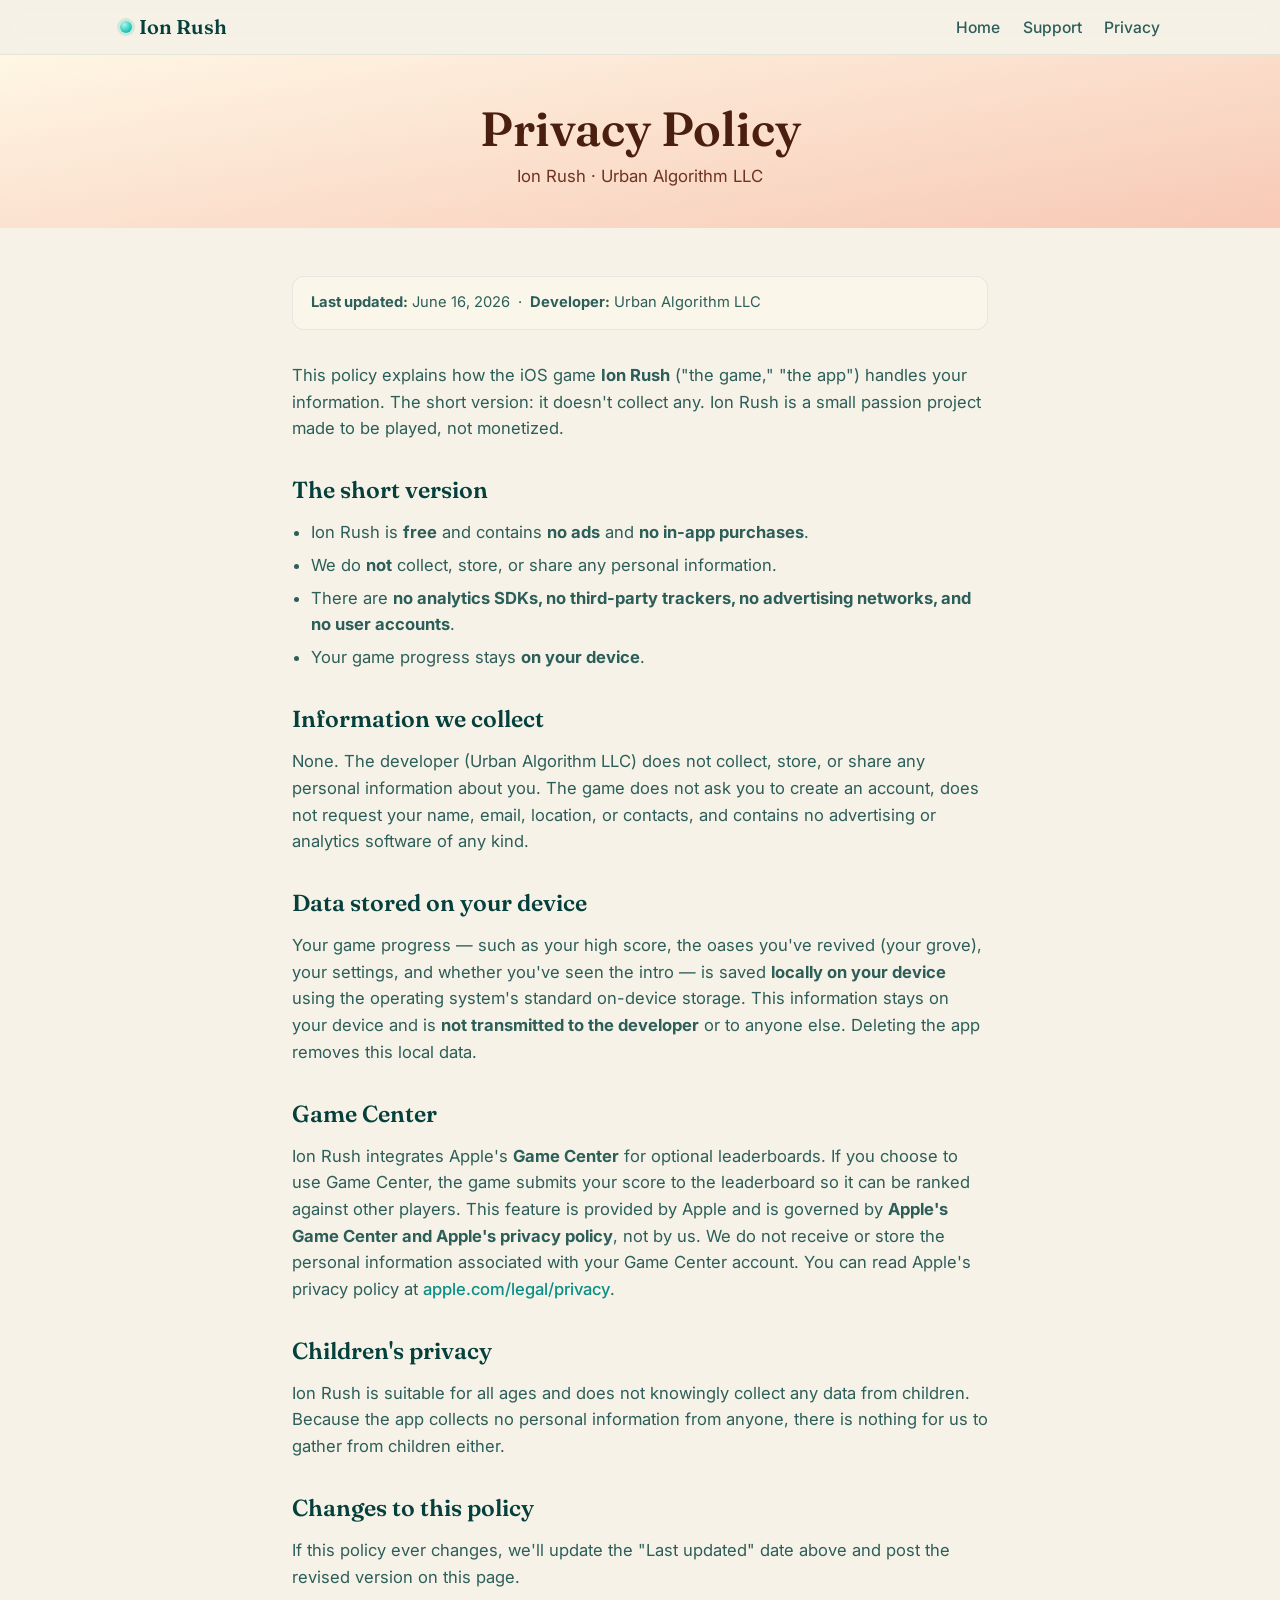
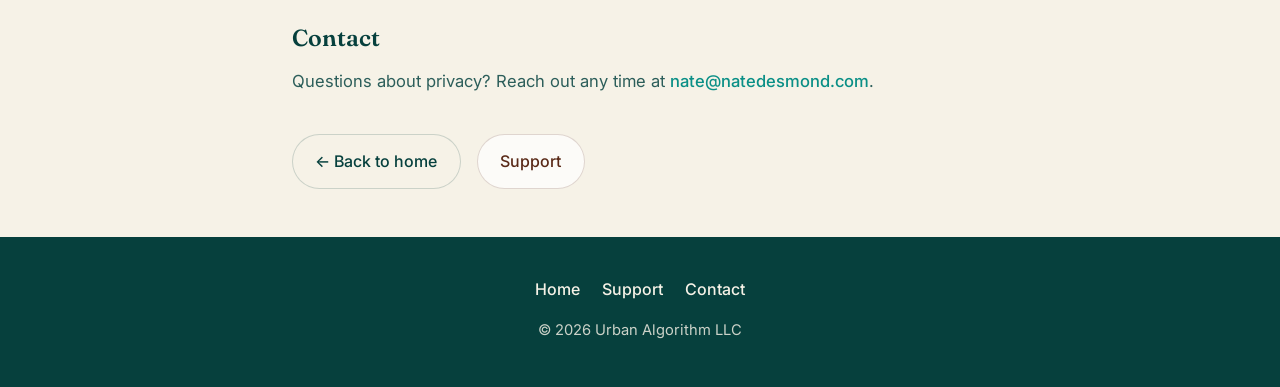
==== privacy/index.html @ 25f6a18a "Ion Rush promotional + policy site Static GitHub Pages site for ionrush.urbanalgorithm.com: promo la" ====
<!DOCTYPE html>
<html lang="en">
<head>
  <meta charset="UTF-8" />
  <meta name="viewport" content="width=device-width, initial-scale=1" />
  <title>Privacy Policy — Ion Rush</title>
  <meta name="description" content="Ion Rush privacy policy. The game collects no personal information, has no ads, no trackers, and no accounts. Progress is stored locally on your device." />
  <meta name="theme-color" content="#16c2b3" />
  <link rel="preconnect" href="https://fonts.googleapis.com" />
  <link rel="preconnect" href="https://fonts.gstatic.com" crossorigin />
  <link rel="stylesheet" href="https://fonts.googleapis.com/css2?family=Fraunces:ital,opsz,wght@0,9..144,400;0,9..144,600;1,9..144,400;1,9..144,600&family=Inter:wght@400;500;600;700&display=swap" />
  <link rel="stylesheet" href="../assets/css/styles.css" />
</head>
<body>
  <a class="skip-link" href="#main">Skip to content</a>

  <nav class="site-nav" aria-label="Primary">
    <div class="site-nav__inner">
      <a class="site-nav__brand" href="../"><span class="site-nav__dot" aria-hidden="true"></span> Ion Rush</a>
      <button class="nav-toggle" type="button" aria-expanded="false" aria-controls="nav-links">Menu</button>
      <div class="site-nav__links" id="nav-links">
        <a href="../">Home</a>
        <a href="../support/">Support</a>
        <a href="../privacy/">Privacy</a>
      </div>
    </div>
  </nav>

  <header class="doc-hero">
    <div class="container">
      <h1>Privacy Policy</h1>
      <p>Ion Rush · Urban Algorithm LLC</p>
    </div>
  </header>

  <main id="main">
    <div class="doc">
      <div class="doc__meta">
        <strong>Last updated:</strong> June 16, 2026 &nbsp;·&nbsp; <strong>Developer:</strong> Urban Algorithm LLC
      </div>

      <p>This policy explains how the iOS game <strong>Ion Rush</strong> ("the game," "the app") handles your information. The short version: it doesn't collect any. Ion Rush is a small passion project made to be played, not monetized.</p>

      <h2>The short version</h2>
      <ul>
        <li>Ion Rush is <strong>free</strong> and contains <strong>no ads</strong> and <strong>no in-app purchases</strong>.</li>
        <li>We do <strong>not</strong> collect, store, or share any personal information.</li>
        <li>There are <strong>no analytics SDKs, no third-party trackers, no advertising networks, and no user accounts</strong>.</li>
        <li>Your game progress stays <strong>on your device</strong>.</li>
      </ul>

      <h2>Information we collect</h2>
      <p>None. The developer (Urban Algorithm LLC) does not collect, store, or share any personal information about you. The game does not ask you to create an account, does not request your name, email, location, or contacts, and contains no advertising or analytics software of any kind.</p>

      <h2>Data stored on your device</h2>
      <p>Your game progress — such as your high score, the oases you've revived (your grove), your settings, and whether you've seen the intro — is saved <strong>locally on your device</strong> using the operating system's standard on-device storage. This information stays on your device and is <strong>not transmitted to the developer</strong> or to anyone else. Deleting the app removes this local data.</p>

      <h2>Game Center</h2>
      <p>Ion Rush integrates Apple's <strong>Game Center</strong> for optional leaderboards. If you choose to use Game Center, the game submits your score to the leaderboard so it can be ranked against other players. This feature is provided by Apple and is governed by <strong>Apple's Game Center and Apple's privacy policy</strong>, not by us. We do not receive or store the personal information associated with your Game Center account. You can read Apple's privacy policy at <a href="https://www.apple.com/legal/privacy/" target="_blank" rel="noopener">apple.com/legal/privacy</a>.</p>

      <h2>Children's privacy</h2>
      <p>Ion Rush is suitable for all ages and does not knowingly collect any data from children. Because the app collects no personal information from anyone, there is nothing for us to gather from children either.</p>

      <h2>Changes to this policy</h2>
      <p>If this policy ever changes, we'll update the "Last updated" date above and post the revised version on this page.</p>

      <h2>Contact</h2>
      <p>Questions about privacy? Reach out any time at <a href="mailto:nate@natedesmond.com">nate@natedesmond.com</a>.</p>

      <div class="doc__back">
        <a class="btn btn--ghost" href="../">← Back to home</a>
        <a class="btn btn--secondary" href="../support/">Support</a>
      </div>
    </div>
  </main>

  <footer class="site-footer">
    <div class="container">
      <div class="site-footer__links">
        <a href="../">Home</a>
        <a href="../support/">Support</a>
        <a href="mailto:nate@natedesmond.com">Contact</a>
      </div>
      <p>© 2026 Urban Algorithm LLC</p>
    </div>
  </footer>

  <script>
    (function () {
      var toggle = document.querySelector('.nav-toggle');
      var links = document.getElementById('nav-links');
      if (toggle && links) {
        toggle.addEventListener('click', function () {
          var open = links.classList.toggle('is-open');
          toggle.setAttribute('aria-expanded', open ? 'true' : 'false');
        });
      }
    })();
  </script>
</body>
</html>
---- assets/css/styles.css ----
/* =========================================================
   Ion Rush — promo + policy site
   Plain CSS, no build step. Warm desert / oasis palette,
   matched to the game's visual identity.
   ========================================================= */

:root {
  /* Palette */
  --cream:      #F6F2E7;
  --cream-deep: #efe7d2;
  --peach:      #F7C9B6;
  --coral:      #ff9d7a;
  --coral-deep: #f0784f;
  --ion:        #16c2b3;
  --ion-deep:   #0a8f86;
  --ion-mid:    #14b3a5;
  --green:      #5bbf78;
  --green-deep: #3a965a;
  --gold:       #e7c46a;
  --ink:        #06403d;
  --ink-soft:   #2c5e5a;
  --sand:       #fbf6ea;

  --serif: "Fraunces", "Iowan Old Style", Georgia, "Times New Roman", serif;
  --sans:  "Inter", -apple-system, "Segoe UI", Roboto, sans-serif;

  --radius:   20px;
  --radius-sm: 12px;
  --shadow:   0 14px 40px rgba(6, 64, 61, 0.12);
  --shadow-sm: 0 6px 18px rgba(6, 64, 61, 0.10);
  --maxw: 1080px;
}

* { box-sizing: border-box; -webkit-tap-highlight-color: transparent; }

html { scroll-behavior: smooth; }

body {
  margin: 0;
  font-family: var(--sans);
  color: var(--ink);
  background: var(--cream);
  line-height: 1.6;
  -webkit-font-smoothing: antialiased;
  text-rendering: optimizeLegibility;
}

h1, h2, h3 { font-family: var(--serif); font-weight: 600; line-height: 1.1; color: var(--ink); }

a { color: var(--ion-deep); text-decoration: none; }
a:hover { text-decoration: underline; }

img { max-width: 100%; height: auto; display: block; }

.container { width: 100%; max-width: var(--maxw); margin: 0 auto; padding: 0 1.25rem; }

/* Accessibility helpers */
.skip-link {
  position: absolute; left: -999px; top: 0; z-index: 100;
  background: var(--ink); color: var(--cream); padding: .6rem 1rem; border-radius: 0 0 8px 0;
}
.skip-link:focus { left: 0; }
.visually-hidden {
  position: absolute !important; width: 1px; height: 1px;
  padding: 0; margin: -1px; overflow: hidden; clip: rect(0 0 0 0); white-space: nowrap; border: 0;
}

/* ===================== NAV ===================== */
.site-nav {
  position: sticky; top: 0; z-index: 50;
  background: rgba(246, 242, 231, 0.86);
  backdrop-filter: saturate(140%) blur(10px);
  -webkit-backdrop-filter: saturate(140%) blur(10px);
  border-bottom: 1px solid rgba(6, 64, 61, 0.08);
}
.site-nav__inner {
  max-width: var(--maxw); margin: 0 auto; padding: .7rem 1.25rem;
  display: flex; align-items: center; justify-content: space-between; gap: 1rem;
}
.site-nav__brand {
  font-family: var(--serif); font-weight: 600; font-size: 1.25rem;
  color: var(--ink); display: inline-flex; align-items: center; gap: .45rem;
}
.site-nav__brand:hover { text-decoration: none; }
.site-nav__dot {
  width: 12px; height: 12px; border-radius: 50%;
  background: radial-gradient(circle at 35% 30%, #aef6ee, var(--ion) 70%);
  box-shadow: 0 0 0 3px rgba(22, 194, 179, 0.18);
}
.site-nav__links { display: flex; gap: 1.4rem; align-items: center; }
.site-nav__links a { color: var(--ink-soft); font-weight: 500; font-size: .98rem; }
.site-nav__links a:hover { color: var(--ion-deep); text-decoration: none; }

.nav-toggle {
  display: none; border: 1px solid rgba(6, 64, 61, 0.18); background: var(--cream);
  color: var(--ink); border-radius: 10px; padding: .45rem .8rem; font: inherit; font-size: .92rem; cursor: pointer;
}

@media (max-width: 640px) {
  .nav-toggle { display: inline-block; }
  .site-nav__links {
    display: none; position: absolute; top: 100%; right: 1.25rem; left: 1.25rem;
    flex-direction: column; gap: 0; background: var(--cream);
    border: 1px solid rgba(6, 64, 61, 0.12); border-radius: var(--radius-sm);
    box-shadow: var(--shadow-sm); padding: .4rem; margin-top: .4rem;
  }
  .site-nav__links.is-open { display: flex; }
  .site-nav__links a { padding: .7rem .8rem; border-radius: 8px; width: 100%; }
}

/* ===================== HERO ===================== */
.hero {
  position: relative; overflow: hidden;
  background:
    radial-gradient(120% 90% at 80% -10%, rgba(255, 246, 217, 0.95) 0%, rgba(247, 201, 182, 0) 55%),
    linear-gradient(170deg, #fff6e4 0%, var(--peach) 38%, var(--coral) 78%, var(--coral-deep) 100%);
  color: #5a2a18;
  padding: 3.5rem 0 4rem;
}
.hero::after {
  content: ""; position: absolute; left: 0; right: 0; bottom: -1px; height: 70px;
  background: var(--cream);
  clip-path: ellipse(75% 100% at 50% 100%);
}
.hero__grid {
  display: grid; grid-template-columns: 1.1fr 0.9fr; gap: 2.5rem; align-items: center;
}
.hero__eyebrow {
  display: inline-block; font-weight: 600; font-size: .8rem; letter-spacing: .12em; text-transform: uppercase;
  color: var(--ion-deep); background: rgba(255, 255, 255, 0.55);
  padding: .35rem .8rem; border-radius: 999px; margin-bottom: 1rem;
}
.hero h1 {
  font-size: clamp(3rem, 9vw, 5rem); margin: 0 0 .4rem; color: #4a1f10;
  letter-spacing: -0.01em;
}
.hero__tagline {
  font-family: var(--serif); font-style: italic; font-size: clamp(1.2rem, 3.4vw, 1.6rem);
  color: #6e3320; margin: 0 0 1rem; font-weight: 400;
}
.hero__desc { font-size: 1.06rem; color: #6e3320; max-width: 30rem; margin: 0 0 1.6rem; }
.hero__cta { display: flex; flex-wrap: wrap; gap: .8rem; }

.hero__art { position: relative; text-align: center; }
.hero__art img.hero__remi {
  width: min(330px, 78%); margin: 0 auto;
  filter: drop-shadow(0 22px 28px rgba(90, 40, 20, 0.28));
  animation: bob 5s ease-in-out infinite;
}
.hero__art img.hero__palm {
  position: absolute; left: -6%; bottom: -4%; width: 120px; opacity: .95;
  filter: drop-shadow(0 14px 16px rgba(90, 40, 20, 0.22));
}
@keyframes bob {
  0%, 100% { transform: translateY(0); }
  50% { transform: translateY(-12px); }
}
@media (prefers-reduced-motion: reduce) {
  .hero__art img.hero__remi { animation: none; }
  html { scroll-behavior: auto; }
}

/* ===================== BUTTONS ===================== */
.btn {
  display: inline-flex; align-items: center; gap: .5rem;
  padding: .85rem 1.4rem; border-radius: 999px; font-weight: 600; font-size: 1rem;
  cursor: pointer; border: 1px solid transparent; transition: transform .12s ease, box-shadow .15s ease, background .15s ease;
}
.btn:hover { text-decoration: none; transform: translateY(-2px); }
.btn:active { transform: translateY(0); }
.btn--primary {
  background: linear-gradient(180deg, var(--ion) 0%, var(--ion-deep) 100%);
  color: #fff; box-shadow: 0 10px 24px rgba(10, 143, 134, 0.35);
}
.btn--secondary {
  background: rgba(255, 255, 255, 0.7); color: #5a2a18; border-color: rgba(90, 42, 24, 0.18);
}
.btn--ghost { background: var(--cream); color: var(--ink); border-color: rgba(6, 64, 61, 0.18); }
.btn--disabled {
  background: linear-gradient(180deg, #1a2b2b 0%, #06403d 100%); color: var(--cream);
  cursor: default; box-shadow: var(--shadow-sm);
}
.btn--disabled:hover { transform: none; }
.btn__apple { font-size: 1.3rem; line-height: 1; }
.btn__sub { display: block; font-size: .68rem; font-weight: 500; opacity: .8; letter-spacing: .04em; }
.btn__main { display: block; font-size: 1.05rem; }

/* ===================== SECTIONS ===================== */
section { padding: 3.5rem 0; }
.section--alt { background: var(--sand); }
.section__head { text-align: center; max-width: 38rem; margin: 0 auto 2.5rem; }
.section__head h2 { font-size: clamp(1.8rem, 5vw, 2.4rem); margin: 0 0 .6rem; }
.section__head p { color: var(--ink-soft); font-size: 1.08rem; margin: 0; }

/* Story */
.story {
  background:
    radial-gradient(140% 100% at 10% 0%, rgba(22, 194, 179, 0.10), transparent 55%);
}
.story__card {
  background: linear-gradient(160deg, #ffffff 0%, var(--sand) 100%);
  border: 1px solid rgba(6, 64, 61, 0.08); border-radius: var(--radius);
  padding: 2.2rem; box-shadow: var(--shadow); max-width: 50rem; margin: 0 auto;
}
.story__card h2 { font-size: clamp(1.6rem, 4.5vw, 2.1rem); margin: 0 0 1rem; }
.story__card p { color: var(--ink-soft); font-size: 1.08rem; margin: 0 0 1rem; }
.story__card p:last-child { margin-bottom: 0; }
.story__card b { color: var(--ink); }
.story__card .lead { font-family: var(--serif); font-style: italic; font-size: 1.25rem; color: var(--ink); }

/* Features grid */
.features {
  display: grid; grid-template-columns: repeat(3, 1fr); gap: 1.2rem;
}
.feature {
  background: #fff; border: 1px solid rgba(6, 64, 61, 0.08); border-radius: var(--radius);
  padding: 1.6rem; box-shadow: var(--shadow-sm); transition: transform .15s ease, box-shadow .15s ease;
}
.feature:hover { transform: translateY(-4px); box-shadow: var(--shadow); }
.feature__icon {
  width: 52px; height: 52px; border-radius: 14px; display: grid; place-items: center;
  font-size: 1.6rem; margin-bottom: 1rem;
  background: linear-gradient(160deg, rgba(22, 194, 179, 0.16), rgba(91, 191, 120, 0.16));
}
.feature h3 { font-size: 1.22rem; margin: 0 0 .4rem; }
.feature p { margin: 0; color: var(--ink-soft); font-size: .98rem; }

/* Screenshots / phone frames */
.shots {
  display: flex; gap: 1.4rem; justify-content: center; flex-wrap: wrap;
}
.phone {
  width: 230px; aspect-ratio: 9 / 19.5; border-radius: 34px; padding: 10px;
  background: linear-gradient(160deg, #0d2b2a, #06403d);
  box-shadow: var(--shadow); flex: 0 0 auto;
}
.phone__screen {
  width: 100%; height: 100%; border-radius: 26px; overflow: hidden; position: relative;
  display: flex; flex-direction: column; align-items: center; justify-content: center;
  text-align: center; color: var(--cream); padding: 1.4rem 1rem;
}
.phone--sunset .phone__screen { background: linear-gradient(180deg, #ffd9a8, var(--coral) 60%, var(--coral-deep)); }
.phone--ion .phone__screen { background: linear-gradient(180deg, #aef6ee, var(--ion) 60%, var(--ion-deep)); }
.phone--oasis .phone__screen { background: linear-gradient(180deg, #bfeacb, var(--green) 60%, var(--green-deep)); }
.phone__screen img { width: 64%; margin-bottom: .8rem; filter: drop-shadow(0 8px 12px rgba(0,0,0,.25)); }
.phone__cap {
  font-family: var(--serif); font-size: 1.05rem; font-weight: 600; color: #fff;
  text-shadow: 0 1px 6px rgba(0,0,0,.35);
}
.phone__sub { font-size: .82rem; color: rgba(255,255,255,.9); margin-top: .25rem; }

/* Zones chips */
.zones { display: flex; flex-wrap: wrap; gap: .6rem; justify-content: center; margin-top: 1.6rem; }
.zone-chip {
  background: rgba(255,255,255,.8); border: 1px solid rgba(6,64,61,.12);
  border-radius: 999px; padding: .5rem 1rem; font-weight: 500; font-size: .92rem; color: var(--ink-soft);
}

/* CTA band */
.cta-band {
  text-align: center;
  background: linear-gradient(165deg, var(--ion-mid), var(--ion-deep));
  color: #fff;
}
.cta-band h2 { color: #fff; font-size: clamp(1.8rem, 5vw, 2.4rem); margin: 0 0 .6rem; }
.cta-band p { color: rgba(255,255,255,.92); font-size: 1.08rem; max-width: 36rem; margin: 0 auto 1.6rem; }
.cta-band .price-pill {
  display: inline-block; background: rgba(255,255,255,.16); border: 1px solid rgba(255,255,255,.3);
  border-radius: 999px; padding: .4rem 1rem; font-weight: 600; font-size: .92rem; margin-bottom: 1.4rem;
}

/* ===================== POLICY / DOC PAGES ===================== */
.doc-hero {
  background: linear-gradient(170deg, #fff6e4 0%, var(--peach) 100%);
  color: #5a2a18; padding: 3rem 0 2.4rem; text-align: center;
}
.doc-hero h1 { font-size: clamp(2rem, 6vw, 3rem); margin: 0 0 .4rem; color: #4a1f10; }
.doc-hero p { margin: 0; color: #6e3320; font-size: 1.05rem; }
.doc {
  max-width: 46rem; margin: 0 auto; padding: 3rem 1.25rem;
}
.doc h2 { font-size: 1.45rem; margin: 2.2rem 0 .7rem; }
.doc h2:first-child { margin-top: 0; }
.doc p, .doc li { color: var(--ink-soft); font-size: 1.04rem; }
.doc ul { padding-left: 1.2rem; }
.doc li { margin: .4rem 0; }
.doc a { font-weight: 500; }
.doc__meta {
  font-size: .92rem; color: var(--ink-soft); background: var(--sand);
  border: 1px solid rgba(6,64,61,.08); border-radius: var(--radius-sm);
  padding: .9rem 1.1rem; margin-bottom: 2rem;
}
.doc__back { margin-top: 2.5rem; display: flex; gap: 1rem; flex-wrap: wrap; }

/* FAQ */
.faq { max-width: 46rem; margin: 0 auto; }
.faq__item {
  background: #fff; border: 1px solid rgba(6,64,61,.08); border-radius: var(--radius-sm);
  padding: 1.3rem 1.4rem; margin-bottom: 1rem; box-shadow: var(--shadow-sm);
}
.faq__item h3 { font-size: 1.15rem; margin: 0 0 .4rem; }
.faq__item p { margin: 0; color: var(--ink-soft); }
.contact-card {
  text-align: center; background: var(--sand); border: 1px solid rgba(6,64,61,.08);
  border-radius: var(--radius); padding: 2rem; margin: 0 auto 2.5rem; max-width: 46rem;
}
.contact-card p { color: var(--ink-soft); margin: 0 0 1.2rem; }

/* ===================== FOOTER ===================== */
.site-footer {
  background: var(--ink); color: rgba(246, 242, 231, 0.82);
  padding: 2.5rem 0; text-align: center;
}
.site-footer a { color: var(--cream); font-weight: 500; }
.site-footer__links { display: flex; gap: 1.4rem; justify-content: center; flex-wrap: wrap; margin-bottom: 1rem; }
.site-footer p { margin: .3rem 0; font-size: .92rem; }
.heart { color: var(--coral); }

/* ===================== RESPONSIVE ===================== */
@media (max-width: 820px) {
  .hero__grid { grid-template-columns: 1fr; text-align: center; gap: 1.5rem; }
  .hero__desc { margin-left: auto; margin-right: auto; }
  .hero__cta { justify-content: center; }
  .hero__art { order: -1; }
  .features { grid-template-columns: 1fr 1fr; }
}
@media (max-width: 540px) {
  .features { grid-template-columns: 1fr; }
  section { padding: 2.8rem 0; }
}
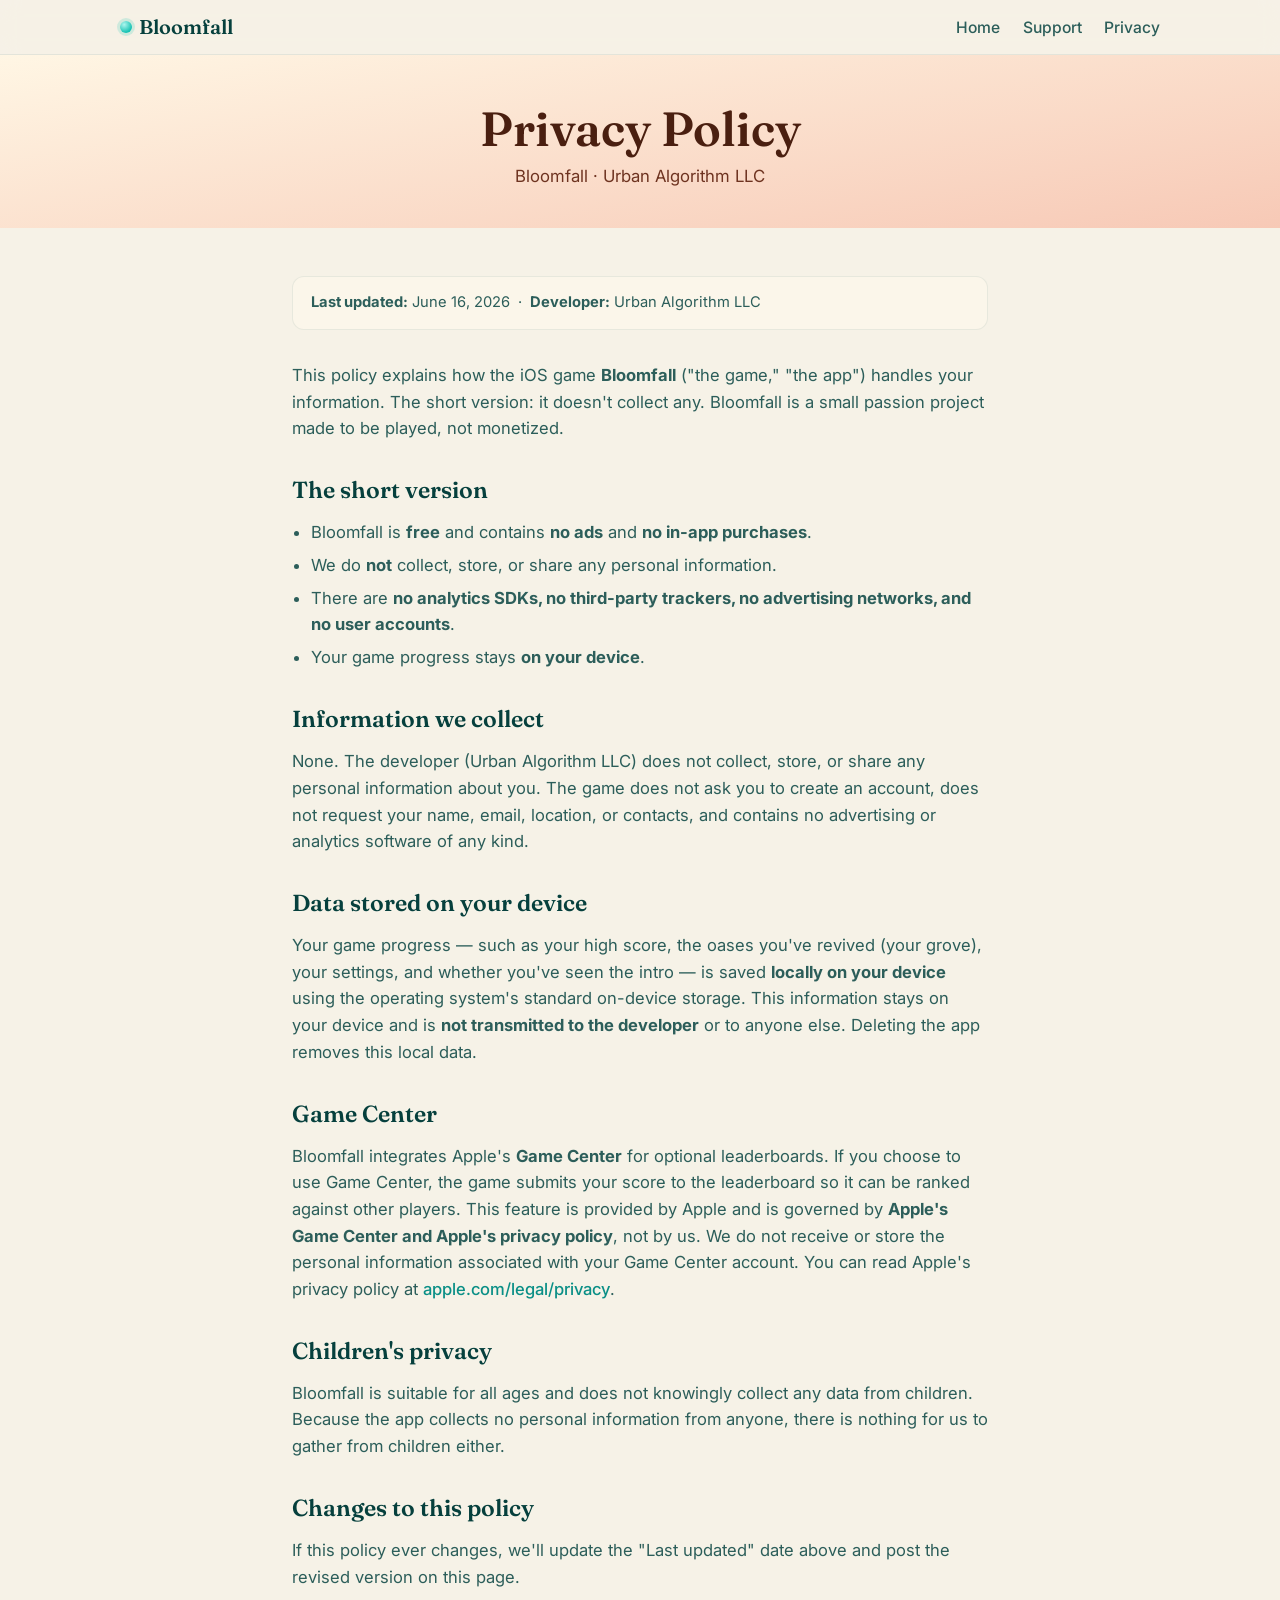
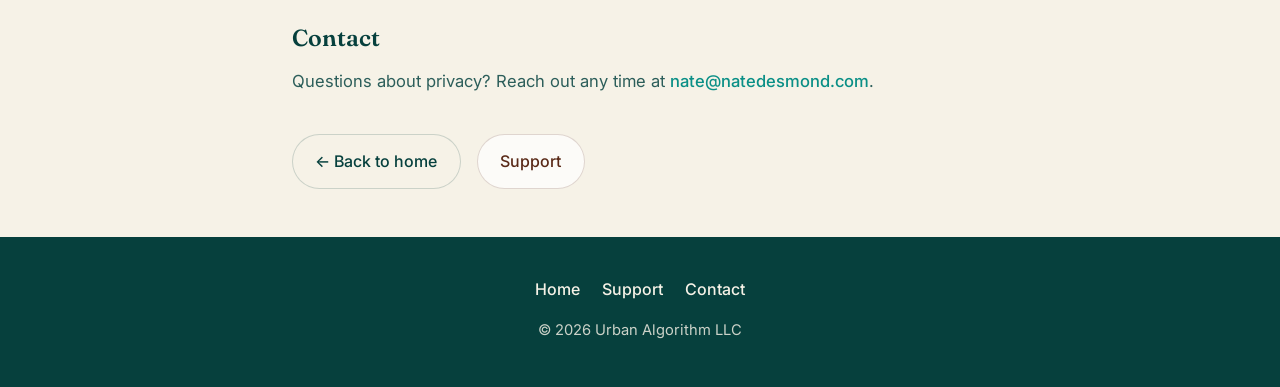
==== commit 894ae01a: "Rebrand site to Bloomfall + move to bloomfall.urbanalgorithm.com Ion Rush → Bloomfall across all pag" ====
--- a/privacy/index.html
+++ b/privacy/index.html
@@ -3,9 +3,10 @@
 <head>
   <meta charset="UTF-8" />
   <meta name="viewport" content="width=device-width, initial-scale=1" />
-  <title>Privacy Policy — Ion Rush</title>
-  <meta name="description" content="Ion Rush privacy policy. The game collects no personal information, has no ads, no trackers, and no accounts. Progress is stored locally on your device." />
+  <title>Privacy Policy — Bloomfall</title>
+  <meta name="description" content="Bloomfall privacy policy. The game collects no personal information, has no ads, no trackers, and no accounts. Progress is stored locally on your device." />
   <meta name="theme-color" content="#16c2b3" />
+  <link rel="canonical" href="https://bloomfall.urbanalgorithm.com/privacy" />
   <link rel="preconnect" href="https://fonts.googleapis.com" />
   <link rel="preconnect" href="https://fonts.gstatic.com" crossorigin />
   <link rel="stylesheet" href="https://fonts.googleapis.com/css2?family=Fraunces:ital,opsz,wght@0,9..144,400;0,9..144,600;1,9..144,400;1,9..144,600&family=Inter:wght@400;500;600;700&display=swap" />
@@ -16,7 +17,7 @@
 
   <nav class="site-nav" aria-label="Primary">
     <div class="site-nav__inner">
-      <a class="site-nav__brand" href="../"><span class="site-nav__dot" aria-hidden="true"></span> Ion Rush</a>
+      <a class="site-nav__brand" href="../"><span class="site-nav__dot" aria-hidden="true"></span> Bloomfall</a>
       <button class="nav-toggle" type="button" aria-expanded="false" aria-controls="nav-links">Menu</button>
       <div class="site-nav__links" id="nav-links">
         <a href="../">Home</a>
@@ -29,7 +30,7 @@
   <header class="doc-hero">
     <div class="container">
       <h1>Privacy Policy</h1>
-      <p>Ion Rush · Urban Algorithm LLC</p>
+      <p>Bloomfall · Urban Algorithm LLC</p>
     </div>
   </header>
 
@@ -39,11 +40,11 @@
         <strong>Last updated:</strong> June 16, 2026 &nbsp;·&nbsp; <strong>Developer:</strong> Urban Algorithm LLC
       </div>
 
-      <p>This policy explains how the iOS game <strong>Ion Rush</strong> ("the game," "the app") handles your information. The short version: it doesn't collect any. Ion Rush is a small passion project made to be played, not monetized.</p>
+      <p>This policy explains how the iOS game <strong>Bloomfall</strong> ("the game," "the app") handles your information. The short version: it doesn't collect any. Bloomfall is a small passion project made to be played, not monetized.</p>
 
       <h2>The short version</h2>
       <ul>
-        <li>Ion Rush is <strong>free</strong> and contains <strong>no ads</strong> and <strong>no in-app purchases</strong>.</li>
+        <li>Bloomfall is <strong>free</strong> and contains <strong>no ads</strong> and <strong>no in-app purchases</strong>.</li>
         <li>We do <strong>not</strong> collect, store, or share any personal information.</li>
         <li>There are <strong>no analytics SDKs, no third-party trackers, no advertising networks, and no user accounts</strong>.</li>
         <li>Your game progress stays <strong>on your device</strong>.</li>
@@ -56,10 +57,10 @@
       <p>Your game progress — such as your high score, the oases you've revived (your grove), your settings, and whether you've seen the intro — is saved <strong>locally on your device</strong> using the operating system's standard on-device storage. This information stays on your device and is <strong>not transmitted to the developer</strong> or to anyone else. Deleting the app removes this local data.</p>
 
       <h2>Game Center</h2>
-      <p>Ion Rush integrates Apple's <strong>Game Center</strong> for optional leaderboards. If you choose to use Game Center, the game submits your score to the leaderboard so it can be ranked against other players. This feature is provided by Apple and is governed by <strong>Apple's Game Center and Apple's privacy policy</strong>, not by us. We do not receive or store the personal information associated with your Game Center account. You can read Apple's privacy policy at <a href="https://www.apple.com/legal/privacy/" target="_blank" rel="noopener">apple.com/legal/privacy</a>.</p>
+      <p>Bloomfall integrates Apple's <strong>Game Center</strong> for optional leaderboards. If you choose to use Game Center, the game submits your score to the leaderboard so it can be ranked against other players. This feature is provided by Apple and is governed by <strong>Apple's Game Center and Apple's privacy policy</strong>, not by us. We do not receive or store the personal information associated with your Game Center account. You can read Apple's privacy policy at <a href="https://www.apple.com/legal/privacy/" target="_blank" rel="noopener">apple.com/legal/privacy</a>.</p>
 
       <h2>Children's privacy</h2>
-      <p>Ion Rush is suitable for all ages and does not knowingly collect any data from children. Because the app collects no personal information from anyone, there is nothing for us to gather from children either.</p>
+      <p>Bloomfall is suitable for all ages and does not knowingly collect any data from children. Because the app collects no personal information from anyone, there is nothing for us to gather from children either.</p>
 
       <h2>Changes to this policy</h2>
       <p>If this policy ever changes, we'll update the "Last updated" date above and post the revised version on this page.</p>
--- a/assets/css/styles.css
+++ b/assets/css/styles.css
@@ -1,5 +1,5 @@
 /* =========================================================
-   Ion Rush — promo + policy site
+   Bloomfall — promo + policy site
    Plain CSS, no build step. Warm desert / oasis palette,
    matched to the game's visual identity.
    ========================================================= */
@@ -115,7 +115,7 @@
     radial-gradient(120% 90% at 80% -10%, rgba(255, 246, 217, 0.95) 0%, rgba(247, 201, 182, 0) 55%),
     linear-gradient(170deg, #fff6e4 0%, var(--peach) 38%, var(--coral) 78%, var(--coral-deep) 100%);
   color: #5a2a18;
-  padding: 3.5rem 0 4rem;
+  padding: 3.5rem 0 5.5rem;
 }
 .hero::after {
   content: ""; position: absolute; left: 0; right: 0; bottom: -1px; height: 70px;
@@ -123,6 +123,7 @@
   clip-path: ellipse(75% 100% at 50% 100%);
 }
 .hero__grid {
+  position: relative; z-index: 1;
   display: grid; grid-template-columns: 1.1fr 0.9fr; gap: 2.5rem; align-items: center;
 }
 .hero__eyebrow {
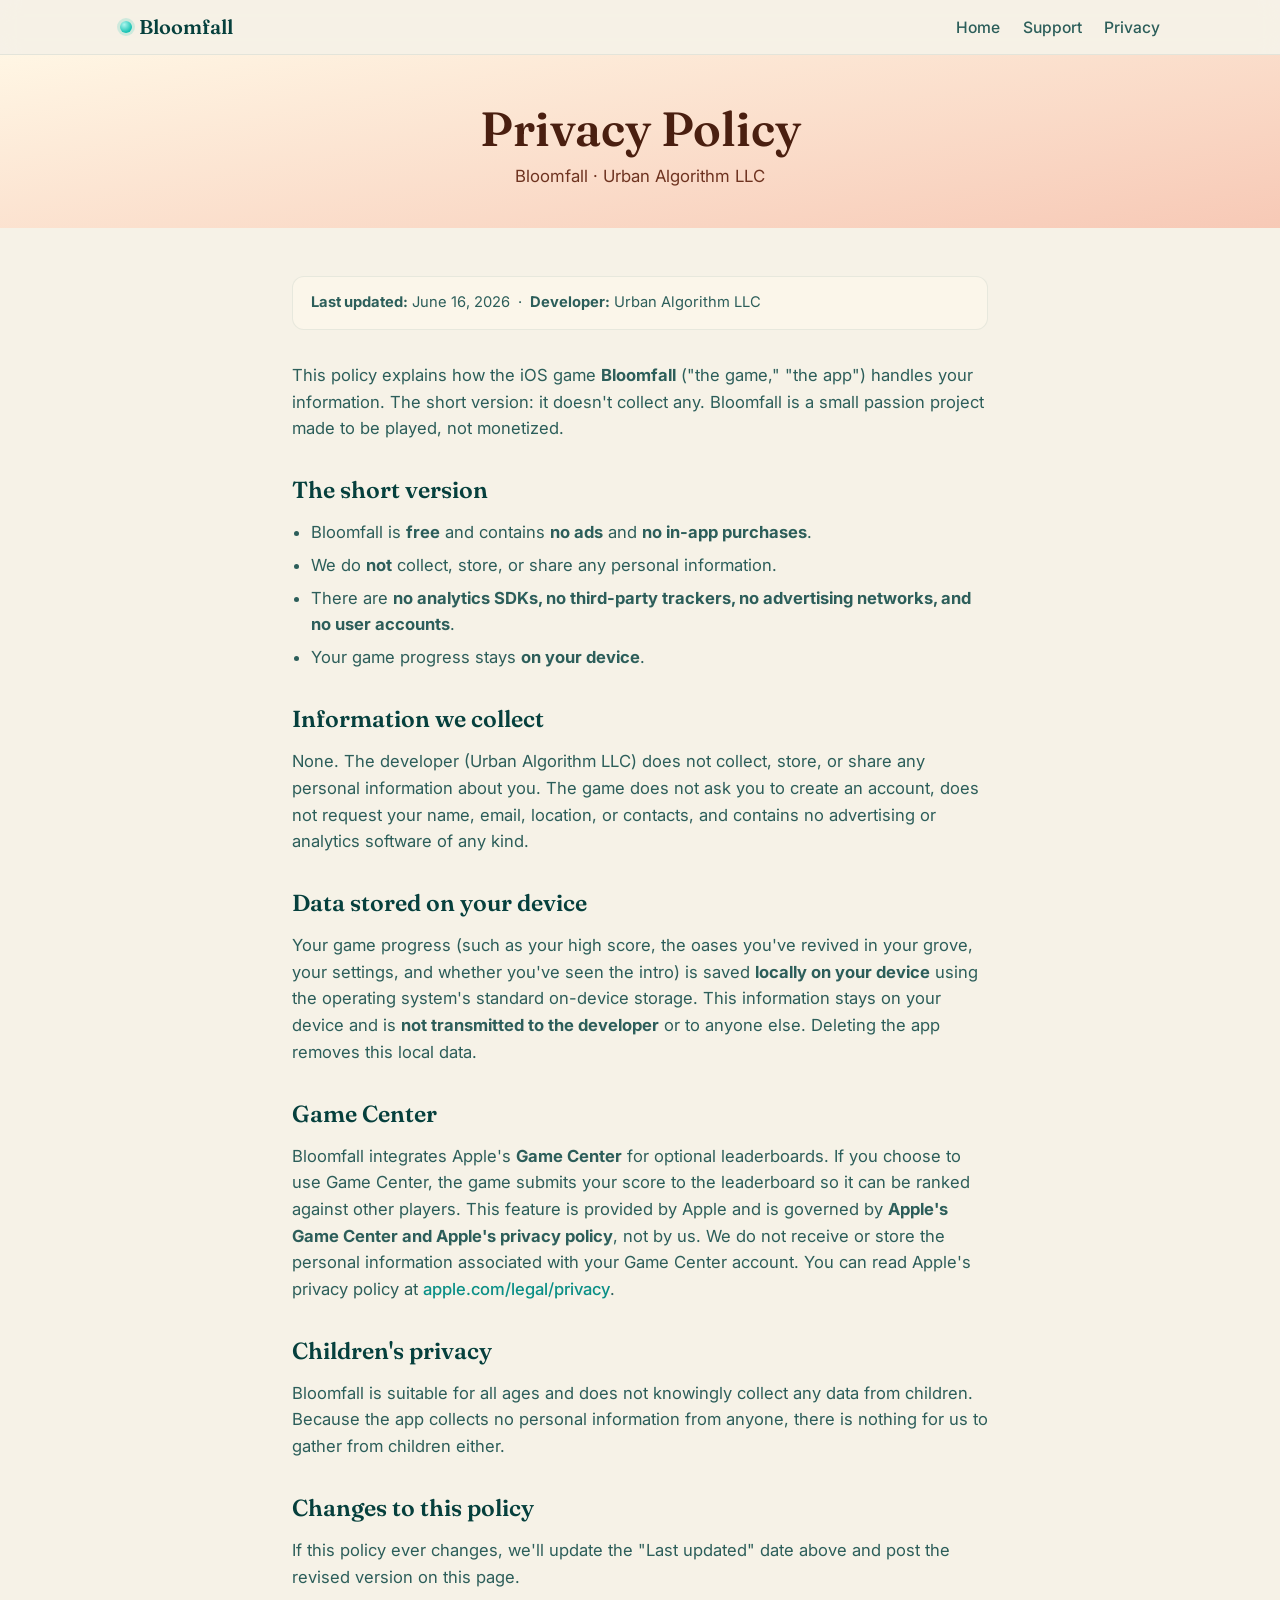
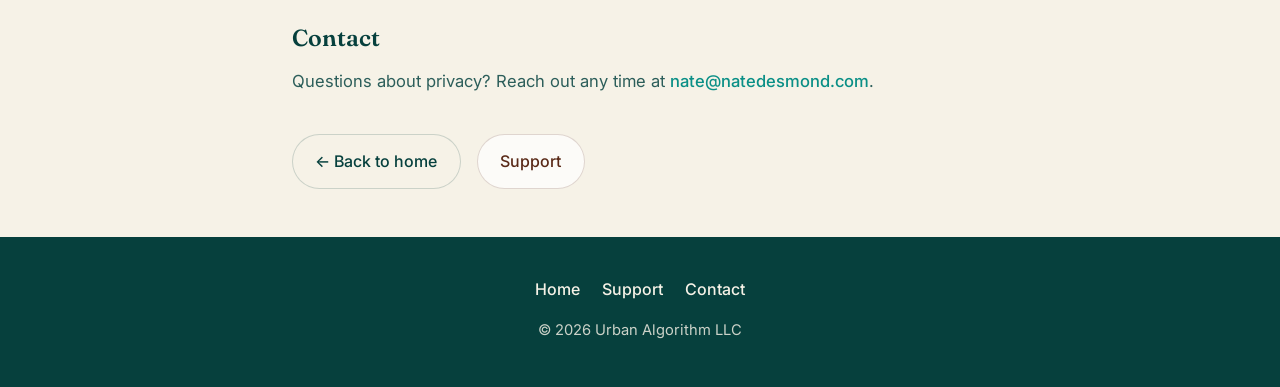
==== commit 38dc3a9d: "Align hero/story copy + remove all em-dashes New tagline "Carry the last seeds across the Dry to bri" ====
--- a/privacy/index.html
+++ b/privacy/index.html
@@ -3,7 +3,7 @@
 <head>
   <meta charset="UTF-8" />
   <meta name="viewport" content="width=device-width, initial-scale=1" />
-  <title>Privacy Policy — Bloomfall</title>
+  <title>Privacy Policy: Bloomfall</title>
   <meta name="description" content="Bloomfall privacy policy. The game collects no personal information, has no ads, no trackers, and no accounts. Progress is stored locally on your device." />
   <meta name="theme-color" content="#16c2b3" />
   <link rel="canonical" href="https://bloomfall.urbanalgorithm.com/privacy" />
@@ -54,7 +54,7 @@
       <p>None. The developer (Urban Algorithm LLC) does not collect, store, or share any personal information about you. The game does not ask you to create an account, does not request your name, email, location, or contacts, and contains no advertising or analytics software of any kind.</p>
 
       <h2>Data stored on your device</h2>
-      <p>Your game progress — such as your high score, the oases you've revived (your grove), your settings, and whether you've seen the intro — is saved <strong>locally on your device</strong> using the operating system's standard on-device storage. This information stays on your device and is <strong>not transmitted to the developer</strong> or to anyone else. Deleting the app removes this local data.</p>
+      <p>Your game progress (such as your high score, the oases you've revived in your grove, your settings, and whether you've seen the intro) is saved <strong>locally on your device</strong> using the operating system's standard on-device storage. This information stays on your device and is <strong>not transmitted to the developer</strong> or to anyone else. Deleting the app removes this local data.</p>
 
       <h2>Game Center</h2>
       <p>Bloomfall integrates Apple's <strong>Game Center</strong> for optional leaderboards. If you choose to use Game Center, the game submits your score to the leaderboard so it can be ranked against other players. This feature is provided by Apple and is governed by <strong>Apple's Game Center and Apple's privacy policy</strong>, not by us. We do not receive or store the personal information associated with your Game Center account. You can read Apple's privacy policy at <a href="https://www.apple.com/legal/privacy/" target="_blank" rel="noopener">apple.com/legal/privacy</a>.</p>
--- a/assets/css/styles.css
+++ b/assets/css/styles.css
@@ -1,5 +1,5 @@
 /* =========================================================
-   Bloomfall — promo + policy site
+   Bloomfall: promo + policy site
    Plain CSS, no build step. Warm desert / oasis palette,
    matched to the game's visual identity.
    ========================================================= */
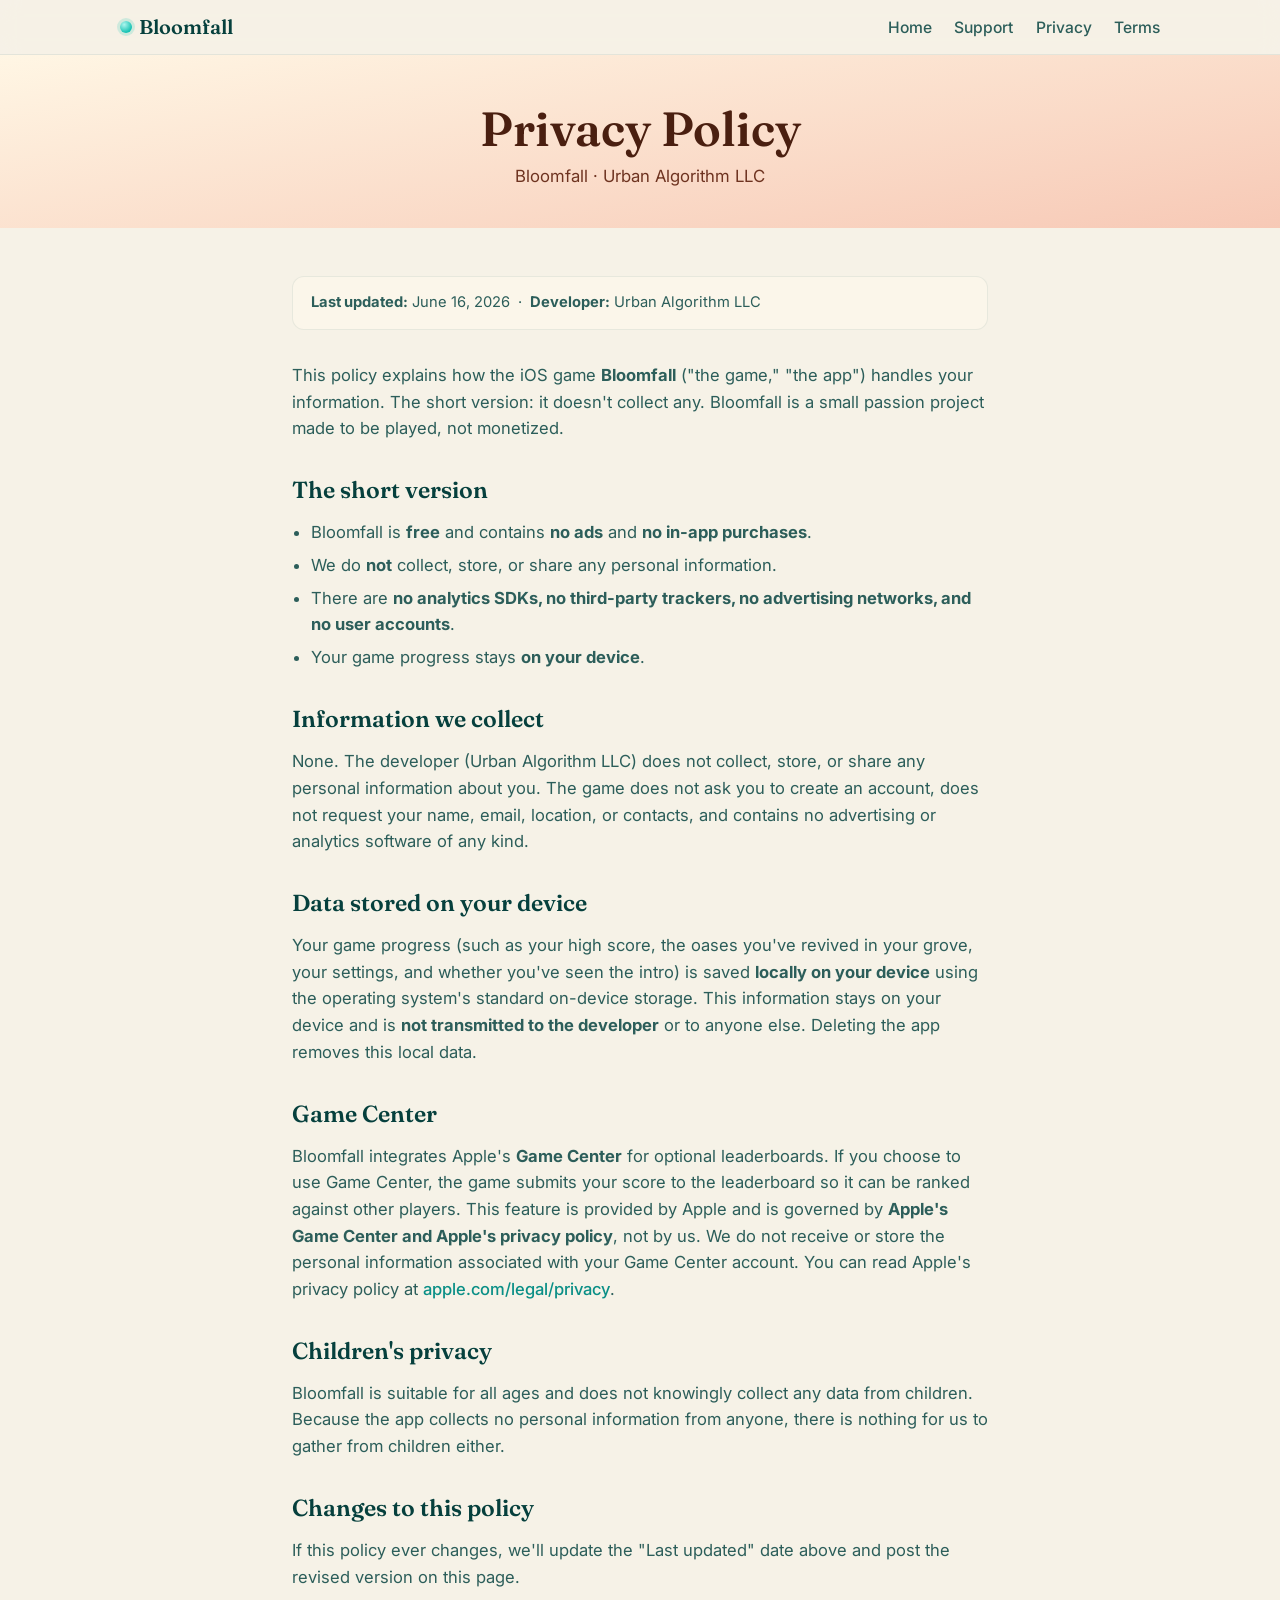
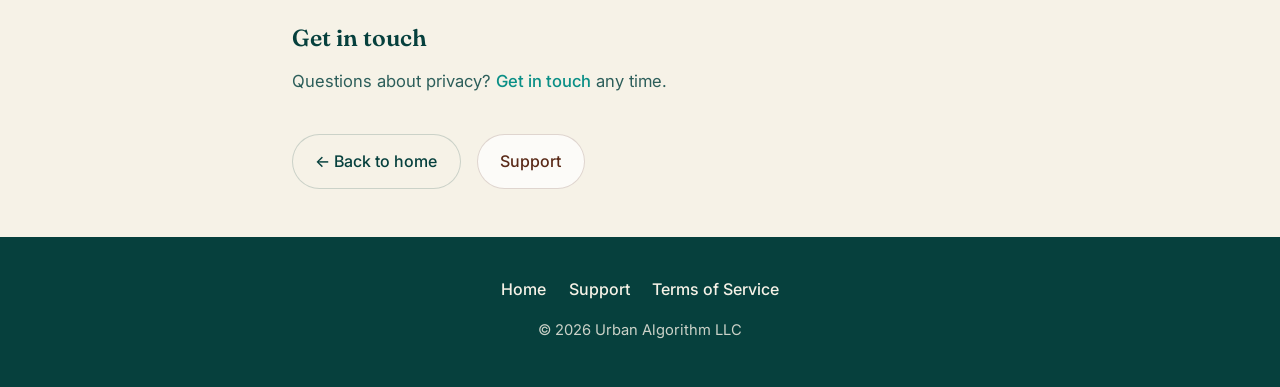
==== commit 9abae34f: "Add favicon and Terms of Service, route contact to Urban Algorithm - Use the app icon as favicon + a" ====
--- a/privacy/index.html
+++ b/privacy/index.html
@@ -7,6 +7,9 @@
   <meta name="description" content="Bloomfall privacy policy. The game collects no personal information, has no ads, no trackers, and no accounts. Progress is stored locally on your device." />
   <meta name="theme-color" content="#16c2b3" />
   <link rel="canonical" href="https://bloomfall.urbanalgorithm.com/privacy" />
+  <link rel="icon" type="image/png" sizes="32x32" href="/assets/img/favicon-32.png" />
+  <link rel="icon" type="image/png" sizes="16x16" href="/assets/img/favicon-16.png" />
+  <link rel="apple-touch-icon" sizes="180x180" href="/assets/img/favicon-180.png" />
   <link rel="preconnect" href="https://fonts.googleapis.com" />
   <link rel="preconnect" href="https://fonts.gstatic.com" crossorigin />
   <link rel="stylesheet" href="https://fonts.googleapis.com/css2?family=Fraunces:ital,opsz,wght@0,9..144,400;0,9..144,600;1,9..144,400;1,9..144,600&family=Inter:wght@400;500;600;700&display=swap" />
@@ -23,6 +26,7 @@
         <a href="../">Home</a>
         <a href="../support/">Support</a>
         <a href="../privacy/">Privacy</a>
+        <a href="../terms/">Terms</a>
       </div>
     </div>
   </nav>
@@ -65,8 +69,8 @@
       <h2>Changes to this policy</h2>
       <p>If this policy ever changes, we'll update the "Last updated" date above and post the revised version on this page.</p>
 
-      <h2>Contact</h2>
-      <p>Questions about privacy? Reach out any time at <a href="mailto:nate@natedesmond.com">nate@natedesmond.com</a>.</p>
+      <h2>Get in touch</h2>
+      <p>Questions about privacy? <a href="https://urbanalgorithm.com/#contact">Get in touch</a> any time.</p>
 
       <div class="doc__back">
         <a class="btn btn--ghost" href="../">← Back to home</a>
@@ -80,7 +84,7 @@
       <div class="site-footer__links">
         <a href="../">Home</a>
         <a href="../support/">Support</a>
-        <a href="mailto:nate@natedesmond.com">Contact</a>
+        <a href="../terms/">Terms of Service</a>
       </div>
       <p>© 2026 Urban Algorithm LLC</p>
     </div>
--- a/assets/css/styles.css
+++ b/assets/css/styles.css
@@ -87,6 +87,11 @@
   background: radial-gradient(circle at 35% 30%, #aef6ee, var(--ion) 70%);
   box-shadow: 0 0 0 3px rgba(22, 194, 179, 0.18);
 }
+.site-nav__logo {
+  width: 30px; height: 30px; border-radius: 50%; object-fit: cover; object-position: center 18%;
+  background: linear-gradient(160deg, #fff6e4, var(--peach));
+  box-shadow: 0 0 0 2px rgba(22, 194, 179, 0.22), var(--shadow-sm);
+}
 .site-nav__links { display: flex; gap: 1.4rem; align-items: center; }
 .site-nav__links a { color: var(--ink-soft); font-weight: 500; font-size: .98rem; }
 .site-nav__links a:hover { color: var(--ion-deep); text-decoration: none; }
@@ -149,7 +154,7 @@
   animation: bob 5s ease-in-out infinite;
 }
 .hero__art img.hero__palm {
-  position: absolute; left: -6%; bottom: -4%; width: 120px; opacity: .95;
+  position: absolute; right: 2%; bottom: -4%; left: auto; width: 120px; opacity: .95;
   filter: drop-shadow(0 14px 16px rgba(90, 40, 20, 0.22));
 }
 @keyframes bob {
@@ -208,6 +213,51 @@
 .story__card p:last-child { margin-bottom: 0; }
 .story__card b { color: var(--ink); }
 .story__card .lead { font-family: var(--serif); font-style: italic; font-size: 1.25rem; color: var(--ink); }
+
+/* Story as a parchment letter */
+.story__letter {
+  position: relative;
+  max-width: 46rem;
+  border: 1px solid #d8c39a;
+  border-radius: 6px;
+  padding: 2.6rem 2.8rem 2.4rem;
+  color: #4f3b22;
+  background-color: #f5e8c8;
+  background-image:
+    radial-gradient(120% 90% at 12% 8%, rgba(255, 250, 235, 0.85), transparent 55%),
+    radial-gradient(140% 120% at 88% 96%, rgba(150, 116, 64, 0.18), transparent 50%),
+    radial-gradient(60% 60% at 50% 50%, rgba(214, 184, 130, 0.0), rgba(176, 140, 84, 0.16) 100%),
+    linear-gradient(160deg, #f8edd0 0%, #f0dfb4 60%, #e8d3a0 100%);
+  box-shadow:
+    0 18px 44px rgba(90, 64, 24, 0.22),
+    inset 0 0 60px rgba(150, 110, 56, 0.14),
+    inset 0 0 0 1px rgba(255, 252, 240, 0.4);
+}
+.story__letter::before {
+  content: "";
+  position: absolute; inset: 9px;
+  border: 1px dashed rgba(120, 92, 48, 0.35);
+  border-radius: 4px;
+  pointer-events: none;
+}
+.story__letter h2 {
+  font-family: var(--serif); font-style: italic;
+  color: #5e451f; text-align: center; margin-bottom: 1.4rem;
+}
+.story__letter p {
+  font-family: var(--serif);
+  color: #503b21; font-size: 1.1rem; line-height: 1.7;
+}
+.story__letter b { color: #3f2e16; }
+.story__greeting { font-style: italic; font-size: 1.2rem; }
+.story__sign { margin-top: 1.6rem; font-style: italic; }
+.story__name {
+  font-family: var(--serif); font-style: italic; font-weight: 600;
+  font-size: 1.5rem; color: #5e451f;
+}
+@media (max-width: 540px) {
+  .story__letter { padding: 1.9rem 1.5rem; }
+}
 
 /* Features grid */
 .features {
@@ -249,6 +299,32 @@
   text-shadow: 0 1px 6px rgba(0,0,0,.35);
 }
 .phone__sub { font-size: .82rem; color: rgba(255,255,255,.9); margin-top: .25rem; }
+
+/* Phone frames showing real screenshots */
+/* The figure is just a column container; the dark bezel lives ONLY on the
+   screen so it hugs the screenshot on all four sides with no dead space. */
+.phone--shot {
+  margin: 0; width: 230px; aspect-ratio: auto; height: auto;
+  padding: 0; background: none; box-shadow: none;
+  display: flex; flex-direction: column; align-items: center;
+}
+.phone--shot .phone__screen {
+  width: 100%; height: auto; aspect-ratio: 1290 / 2796;
+  padding: 8px; background: linear-gradient(160deg, #0d2b2a, #06403d);
+  border-radius: 34px; box-shadow: var(--shadow);
+  justify-content: flex-start; display: block; overflow: hidden;
+}
+.phone--shot .phone__screen img.phone__shot {
+  display: block; width: 100%; height: 100%; margin: 0;
+  object-fit: cover; object-position: center;
+  border-radius: 26px; filter: none;
+}
+.phone__label {
+  display: flex; flex-direction: column; align-items: center;
+  margin-top: .9rem; color: var(--ink); text-align: center;
+}
+.phone__label .phone__cap { color: var(--ink); text-shadow: none; }
+.phone__label .phone__sub { color: var(--ink-soft); }
 
 /* Zones chips */
 .zones { display: flex; flex-wrap: wrap; gap: .6rem; justify-content: center; margin-top: 1.6rem; }
@@ -323,6 +399,8 @@
   .hero__desc { margin-left: auto; margin-right: auto; }
   .hero__cta { justify-content: center; }
   .hero__art { order: -1; }
+  .hero__art img.hero__remi { width: min(280px, 64%); }
+  .hero__art img.hero__palm { width: 92px; right: 8%; bottom: -2%; }
   .features { grid-template-columns: 1fr 1fr; }
 }
 @media (max-width: 540px) {
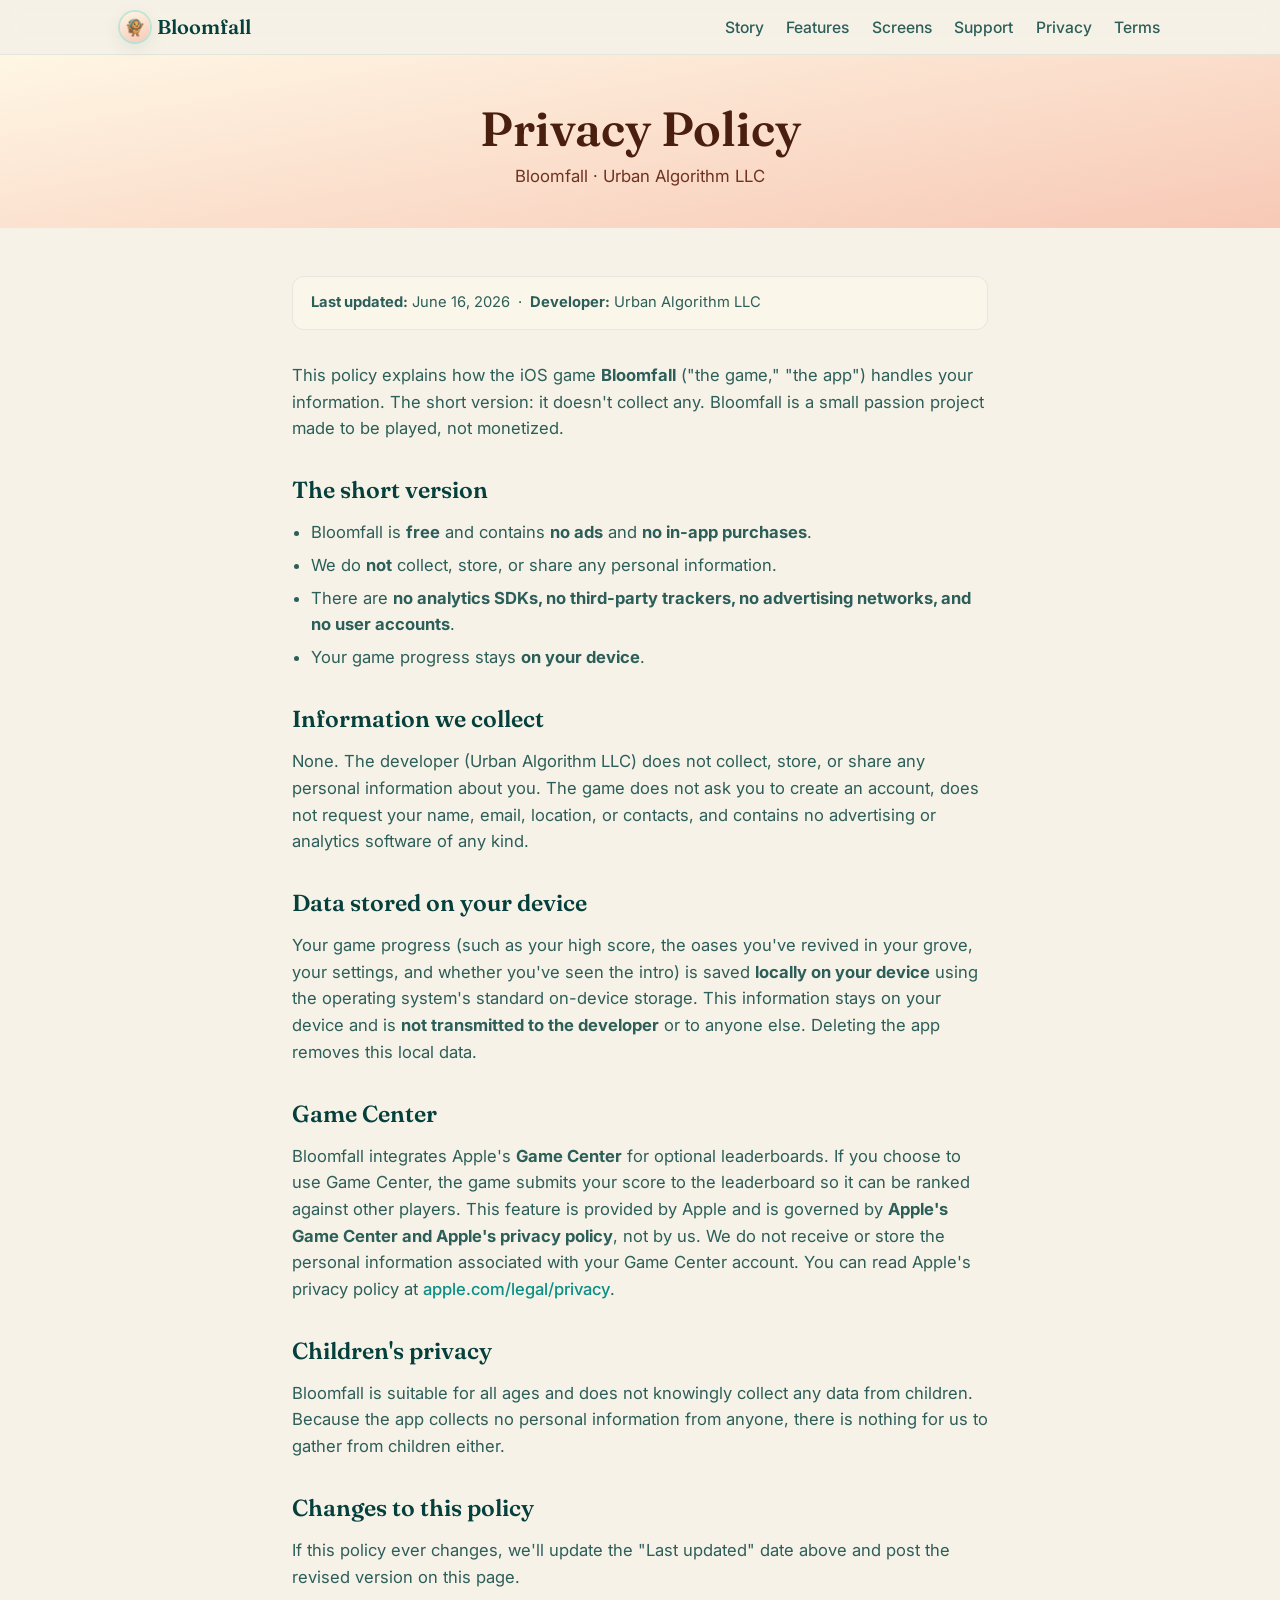
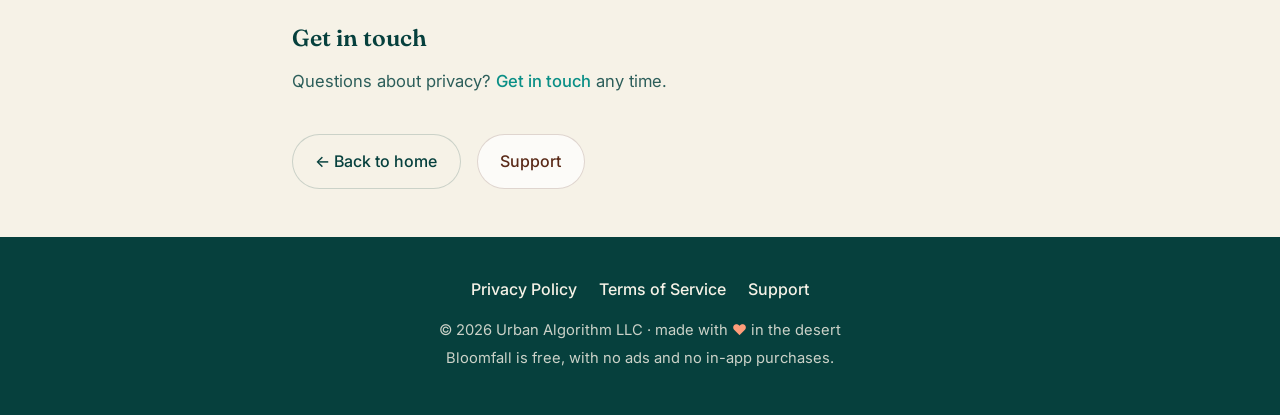
==== commit 2165ede0: "Standardize nav + footer across subpages to match home Subpages (privacy/support/terms) were using a" ====
--- a/privacy/index.html
+++ b/privacy/index.html
@@ -20,10 +20,12 @@
 
   <nav class="site-nav" aria-label="Primary">
     <div class="site-nav__inner">
-      <a class="site-nav__brand" href="../"><span class="site-nav__dot" aria-hidden="true"></span> Bloomfall</a>
+      <a class="site-nav__brand" href="../"><img class="site-nav__logo" src="../assets/img/remi_excited.png" alt="Remi" onerror="this.style.display='none'" /> Bloomfall</a>
       <button class="nav-toggle" type="button" aria-expanded="false" aria-controls="nav-links">Menu</button>
       <div class="site-nav__links" id="nav-links">
-        <a href="../">Home</a>
+        <a href="../#story">Story</a>
+        <a href="../#features">Features</a>
+        <a href="../#shots">Screens</a>
         <a href="../support/">Support</a>
         <a href="../privacy/">Privacy</a>
         <a href="../terms/">Terms</a>
@@ -82,11 +84,12 @@
   <footer class="site-footer">
     <div class="container">
       <div class="site-footer__links">
-        <a href="../">Home</a>
+        <a href="../privacy/">Privacy Policy</a>
+        <a href="../terms/">Terms of Service</a>
         <a href="../support/">Support</a>
-        <a href="../terms/">Terms of Service</a>
       </div>
-      <p>© 2026 Urban Algorithm LLC</p>
+      <p>© 2026 Urban Algorithm LLC · made with <span class="heart" aria-hidden="true">♥</span><span class="visually-hidden">love</span> in the desert</p>
+      <p>Bloomfall is free, with no ads and no in-app purchases.</p>
     </div>
   </footer>
 
